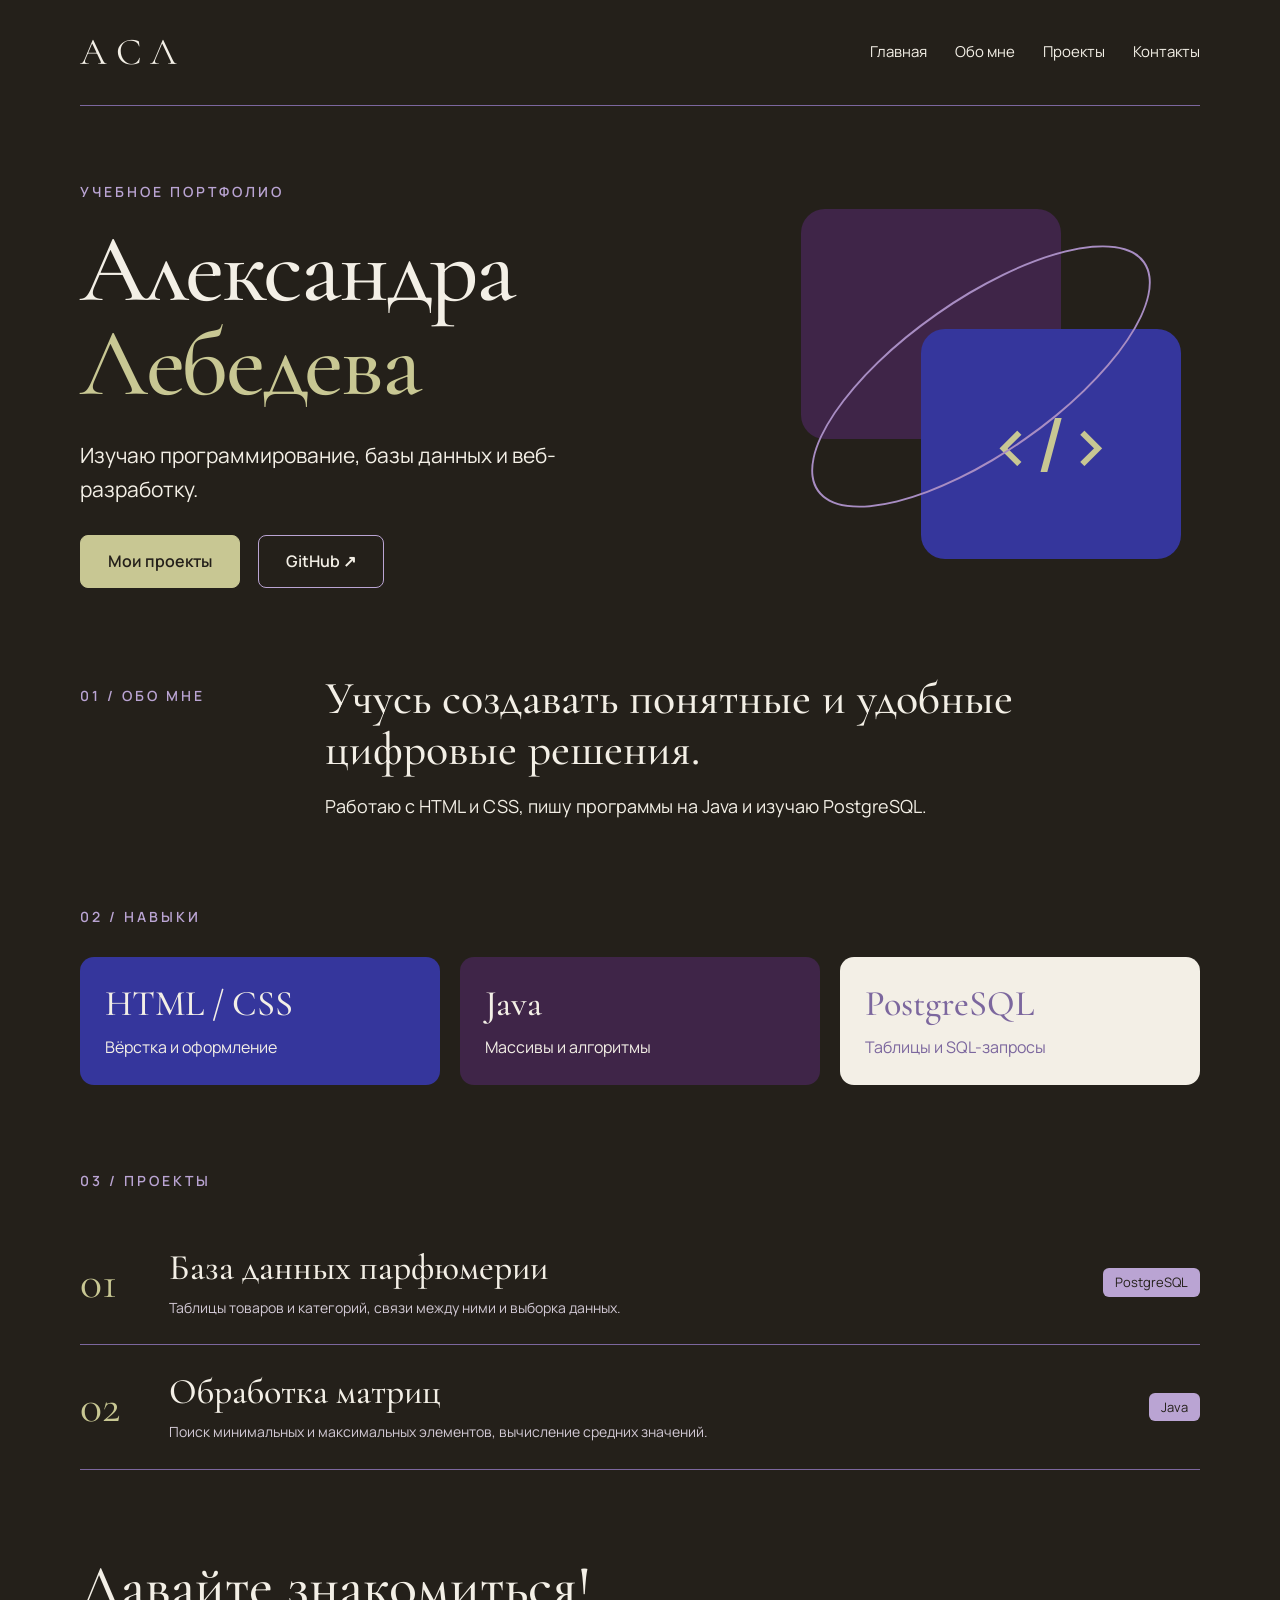
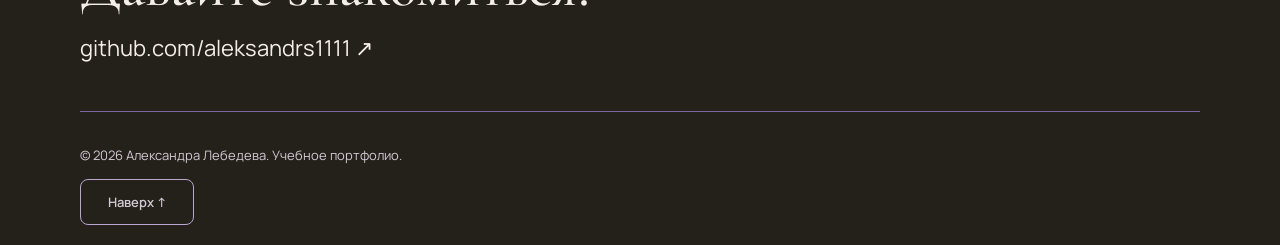
==== index.html @ 2c93a29c "Добавила файлы портфолио" ====
<!DOCTYPE html>
<html lang="ru">

<head>
    <meta charset="UTF-8">
    <meta name="viewport" content="width=device-width, initial-scale=1.0">
    <title>Александра Лебедева — портфолио</title>
    <link rel="stylesheet" href="css/style.css">
    <script src="js/main.js" defer></script>
</head>

<body>
    <div class="container">
        <header>
            <a class="logo" href="#home" aria-label="На главную">А С Л</a>

            <nav aria-label="Основная навигация">
                <a href="index.html" aria-current="page">Главная</a>
                <a href="about.html">Обо мне</a>
                <a href="projects.html">Проекты</a>
                <a href="contacts.html">Контакты</a>
            </nav>
        </header>

        <main id="home">
            <section class="hero">
                <div class="hero-text">
                    <p class="eyebrow">Учебное портфолио</p>
                    <h1>Александра<br><span>Лебедева</span></h1>
                    <p class="intro">
                        Изучаю программирование, базы данных
                        и веб-разработку.
                    </p>

                    <div class="buttons">
                        <a class="button primary" href="projects.html">
                            Мои проекты
                        </a>
                        <a class="button secondary" href="https://github.com/aleksandrs1111">
                            GitHub ↗
                        </a>
                    </div>
                </div>

                <div class="decoration" aria-hidden="true">
                    <div class="shape shape-back"></div>
                    <div class="shape shape-front">&lt;/&gt;</div>
                    <div class="orbit"></div>
                </div>
            </section>

            <section id="about" class="about">
                <h2 class="section-label">01 / Обо мне</h2>
                <div>
                    <p class="about-title">
                        Учусь создавать понятные и удобные
                        цифровые решения.
                    </p>
                    <p>
                        Работаю с HTML и CSS, пишу программы
                        на Java и изучаю PostgreSQL.
                    </p>
                </div>
            </section>

            <section id="skills">
                <h2 class="section-label">02 / Навыки</h2>

                <div class="cards">
                    <article class="card">
                        <h3>HTML / CSS</h3>
                        <p>Вёрстка и оформление</p>
                    </article>

                    <article class="card">
                        <h3>Java</h3>
                        <p>Массивы и алгоритмы</p>
                    </article>

                    <article class="card">
                        <h3>PostgreSQL</h3>
                        <p>Таблицы и SQL-запросы</p>
                    </article>
                </div>
            </section>

            <section id="projects">
                <h2 class="section-label">03 / Проекты</h2>

                <article class="project">
                    <span class="project-number">01</span>
                    <div>
                        <h3>База данных парфюмерии</h3>
                        <p>
                            Таблицы товаров и категорий,
                            связи между ними и выборка данных.
                        </p>
                    </div>
                    <span class="tag">PostgreSQL</span>
                </article>

                <article class="project">
                    <span class="project-number">02</span>
                    <div>
                        <h3>Обработка матриц</h3>
                        <p>
                            Поиск минимальных и максимальных элементов,
                            вычисление средних значений.
                        </p>
                    </div>
                    <span class="tag">Java</span>
                </article>
            </section>

            <section id="contacts" class="contacts">
                <h2>Давайте знакомиться! </h2>
                <a href="https://github.com/aleksandrs1111">
                    github.com/aleksandrs1111 ↗
                </a>
            </section>
        </main>

        <footer>
            <p>© 2026 Александра Лебедева. Учебное портфолио.</p>
            <button type="button" id="back-to-top" class="button secondary">Наверх ↑</button>
        </footer>
    </div>
</body>

</html>
---- css/style.css ----
@import url('https://fonts.googleapis.com/css2?family=Cormorant+Garamond:wght@400;500;600&family=Manrope:wght@400;500;600&display=swap');

* {
    box-sizing: border-box;
}

html {
    scroll-behavior: smooth;
}

body {
    margin: 0;
    background: #24201a;
    color: #f3efe6;
    font-family: "Manrope", Arial, sans-serif;
    font-size: 16px;
    line-height: 1.6;
}

.container {
    width: 90%;
    max-width: 1120px;
    margin: 0 auto;
}

a {
    color: inherit;
    text-decoration: none;
}

a:focus-visible {
    outline: 2px solid #c8c793;
    outline-offset: 6px;
}

header {
    display: flex;
    justify-content: space-between;
    align-items: center;
    gap: 25px;
    padding: 22px 0;
    border-bottom: 1px solid #7c679e;
}

.logo {
    font-family: "Cormorant Garamond", Georgia, serif;
    font-size: 38px;
}

nav {
    display: flex;
    flex-wrap: wrap;
    gap: 28px;
}

nav a {
    font-size: 15px;
}

nav a:hover,
.contacts a:hover {
    color: #c8c793;
}

section {
    margin-bottom: 85px;
    scroll-margin-top: 30px;
}

.hero {
    display: grid;
    grid-template-columns: 3fr 2fr;
    align-items: center;
    gap: 25px;
    padding-top: 75px;
}

.eyebrow,
.section-label {
    color: #baa4d3;
    font-size: 14px;
    font-weight: 600;
    letter-spacing: 3px;
    text-transform: uppercase;
}

.eyebrow {
    margin: 0 0 20px;
}

h1,
h3,
.about-title,
.contacts h2 {
    font-family: "Cormorant Garamond", Georgia, serif;
    font-weight: 500;
}

h1 {
    margin: 0;
    font-size: clamp(54px, 7.5vw, 98px);
    line-height: 0.98;
    letter-spacing: -2px;
}

h1 span {
    color: #c8c793;
}

.intro {
    max-width: 530px;
    margin: 28px 0;
    font-size: 21px;
}

.buttons {
    display: flex;
    flex-wrap: wrap;
    gap: 18px;
}

.button {
    display: inline-block;
    padding: 13px 27px;
    border: 1px solid;
    border-radius: 8px;
    font-weight: 600;
    transition: background-color 0.2s, color 0.2s;
}

.primary {
    color: #24201a;
    background: #c8c793;
    border-color: #c8c793;
}

.primary:hover {
    background: #e0dfaf;
}

.secondary {
    border-color: #baa4d3;
}

.secondary:hover {
    background: #3f2548;
}

/* Декоративная композиция справа */

.decoration {
    position: relative;
    width: 100%;
    max-width: 400px;
    height: 360px;
    justify-self: center;
}

.shape {
    position: absolute;
    width: 65%;
    height: 230px;
    border-radius: 24px;
}

.shape-back {
    top: 5px;
    left: 5%;
    background: #3f2548;
}

.shape-front {
    right: 0;
    bottom: 5px;
    display: flex;
    align-items: center;
    justify-content: center;
    background: #35369c;
    color: #c8c793;
    font-size: 75px;
    font-weight: 500;
}

.orbit {
    position: absolute;
    top: 95px;
    left: 0;
    width: 100%;
    height: 155px;
    border: 2px solid #a88dc3;
    border-radius: 50%;
    transform: rotate(-35deg);
}

/* Обо мне */

.about {
    display: grid;
    grid-template-columns: 210px 1fr;
    gap: 35px;
    align-items: start;
}

.section-label {
    margin: 0 0 28px;
}

.about .section-label {
    padding-top: 12px;
}

.about-title {
    margin: 0;
    font-size: 46px;
    line-height: 1.1;
}

.about p:not(.about-title) {
    margin-bottom: 0;
    font-size: 18px;
}

/* Навыки */

.cards {
    display: grid;
    grid-template-columns: repeat(3, 1fr);
    gap: 20px;
}

.card {
    padding: 25px;
    background: #3f2548;
    border-radius: 14px;
}

.card:first-child {
    background: #35369c;
}

.card h3 {
    margin: 0 0 10px;
    font-size: 36px;
    line-height: 1.2;
}

.card p {
    margin: 0;
}

/* Проекты */

.project {
    display: grid;
    grid-template-columns: 65px 1fr auto;
    align-items: center;
    gap: 24px;
    padding: 25px 0;
    border-bottom: 1px solid #7c679e;
}

.project-number {
    color: #c8c793;
    font-family: "Cormorant Garamond", Georgia, serif;
    font-size: 46px;
}

.project h3 {
    margin: 0;
    font-size: 36px;
    line-height: 1.2;
}

.project p {
    margin: 8px 0 0;
    color: #d2c9d5;
    font-size: 14px;
}

.tag {
    padding: 4px 12px;
    border-radius: 6px;
    background: #baa4d3;
    color: #24201a;
    font-size: 13px;
}

/* Контакты и нижняя часть страницы */

.contacts {
    margin-bottom: 45px;
}

.contacts h2 {
    margin: 0 0 12px;
    font-size: 58px;
    line-height: 1.1;
}

.contacts a {
    font-size: 22px;
    overflow-wrap: anywhere;
}

footer {
    padding: 20px 0;
    border-top: 1px solid #7c679e;
    color: #d2c9d5;
    font-size: 13px;
}

/* Отображение на небольших экранах */

@media (max-width: 800px) {
    header {
        flex-direction: column;
        align-items: flex-start;
        gap: 12px;
    }

    nav {
        gap: 16px;
    }

    .hero {
        grid-template-columns: 1fr;
        padding-top: 45px;
    }

    .decoration {
        max-width: 320px;
        margin-top: 25px;
    }

    .about {
        grid-template-columns: 1fr;
        gap: 0;
    }

    .cards {
        grid-template-columns: 1fr;
    }

    .project {
        grid-template-columns: 45px 1fr;
        gap: 15px;
    }

    .tag {
        grid-column: 2;
        justify-self: start;
    }

    .about-title {
        font-size: 36px;
    }

    .contacts h2 {
        font-size: 44px;
    }

    section {
        margin-bottom: 60px;
    }
}

@media (prefers-reduced-motion: reduce) {
    html {
        scroll-behavior: auto;
    }

    .button {
        transition: none;
    }
}

.card:nth-child(3) {
    background: #f3efe6;
    color: #7c679e;
}

button.button {
    background-color: transparent;
    color: inherit;
    font-family: inherit;
    font-size: inherit;
    cursor: pointer;
}

button.button:focus-visible {
    outline: 2px solid #c8c793;
    outline-offset: 6px;
}

.project-image {
    display: block;
    width: 100%;
    max-width: 420px;
    height: auto;
    margin-top: 16px;
    border-radius: 12px;
}
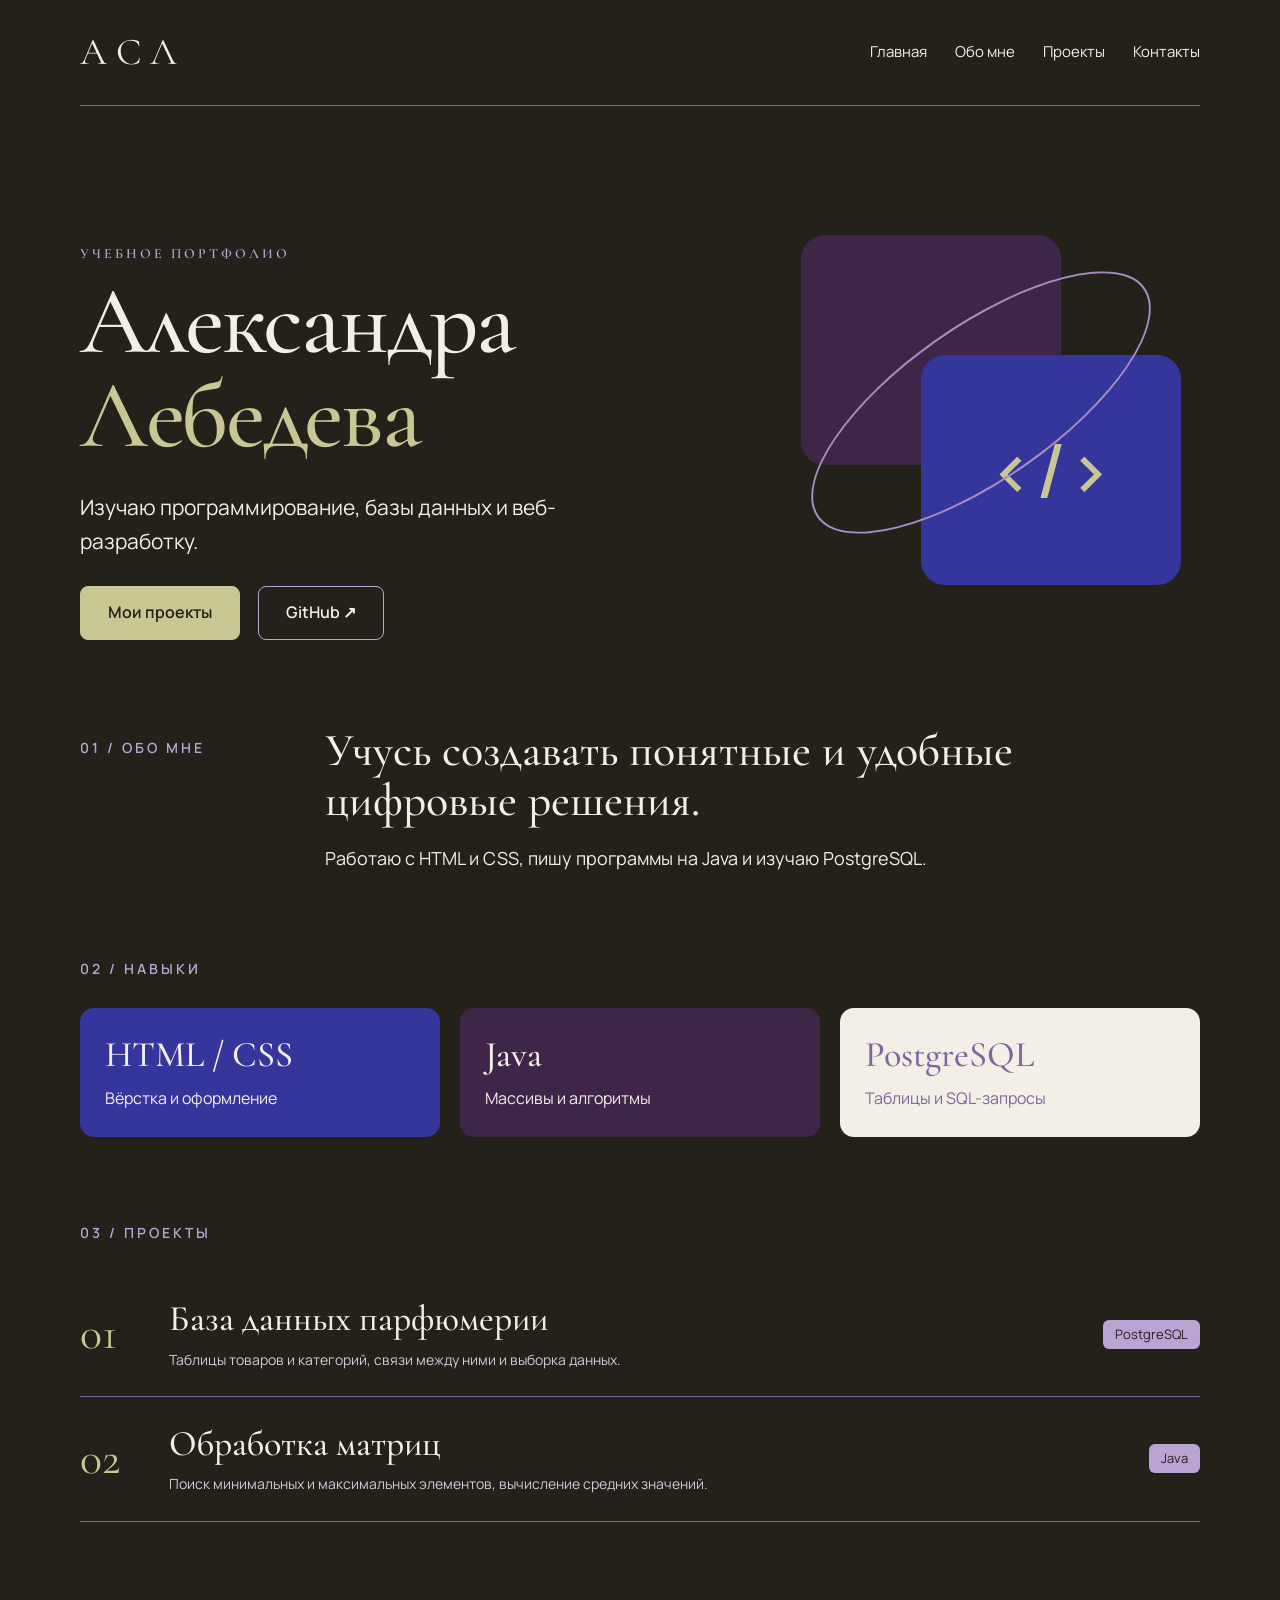
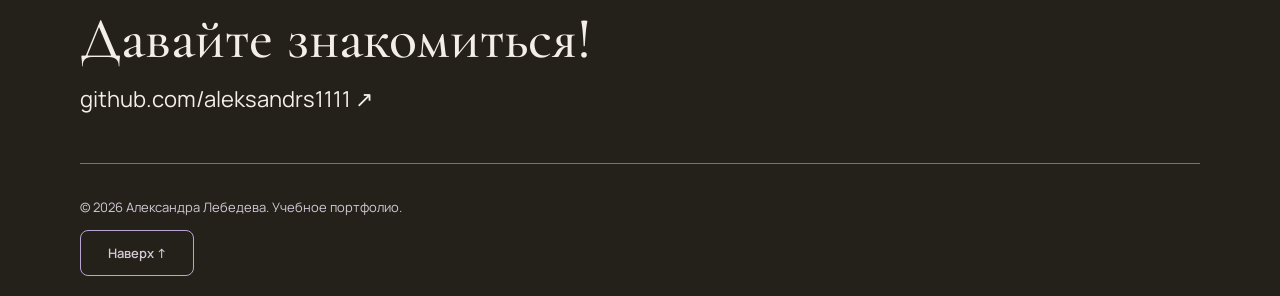
==== commit 0220187e: "Обновила index.html" ====
--- a/index.html
+++ b/index.html
@@ -4,7 +4,8 @@
 <head>
     <meta charset="UTF-8">
     <meta name="viewport" content="width=device-width, initial-scale=1.0">
-    <title>Александра Лебедева — портфолио</title>
+    <title>Учебное портфолио Александры Лебедевой — проекты и навыки</title>
+    <meta name="description" content="Учебное портфолио Александры Лебедевой. Узнайте, как я верстаю страницы на HTML и CSS, обрабатываю матрицы на Java и создаю базу данных парфюмерии в PostgreSQL.">
     <link rel="stylesheet" href="css/style.css">
     <script src="js/main.js" defer></script>
 </head>
@@ -25,8 +26,10 @@
         <main id="home">
             <section class="hero">
                 <div class="hero-text">
-                    <p class="eyebrow">Учебное портфолио</p>
-                    <h1>Александра<br><span>Лебедева</span></h1>
+                    <h1>
+                    <small class="eyebrow">Учебное портфолио</small><br>
+                    Александра<br><span>Лебедева</span>
+                    </h1>
                     <p class="intro">
                         Изучаю программирование, базы данных
                         и веб-разработку.
@@ -127,4 +130,4 @@
     </div>
 </body>
 
-</html>+</html>
